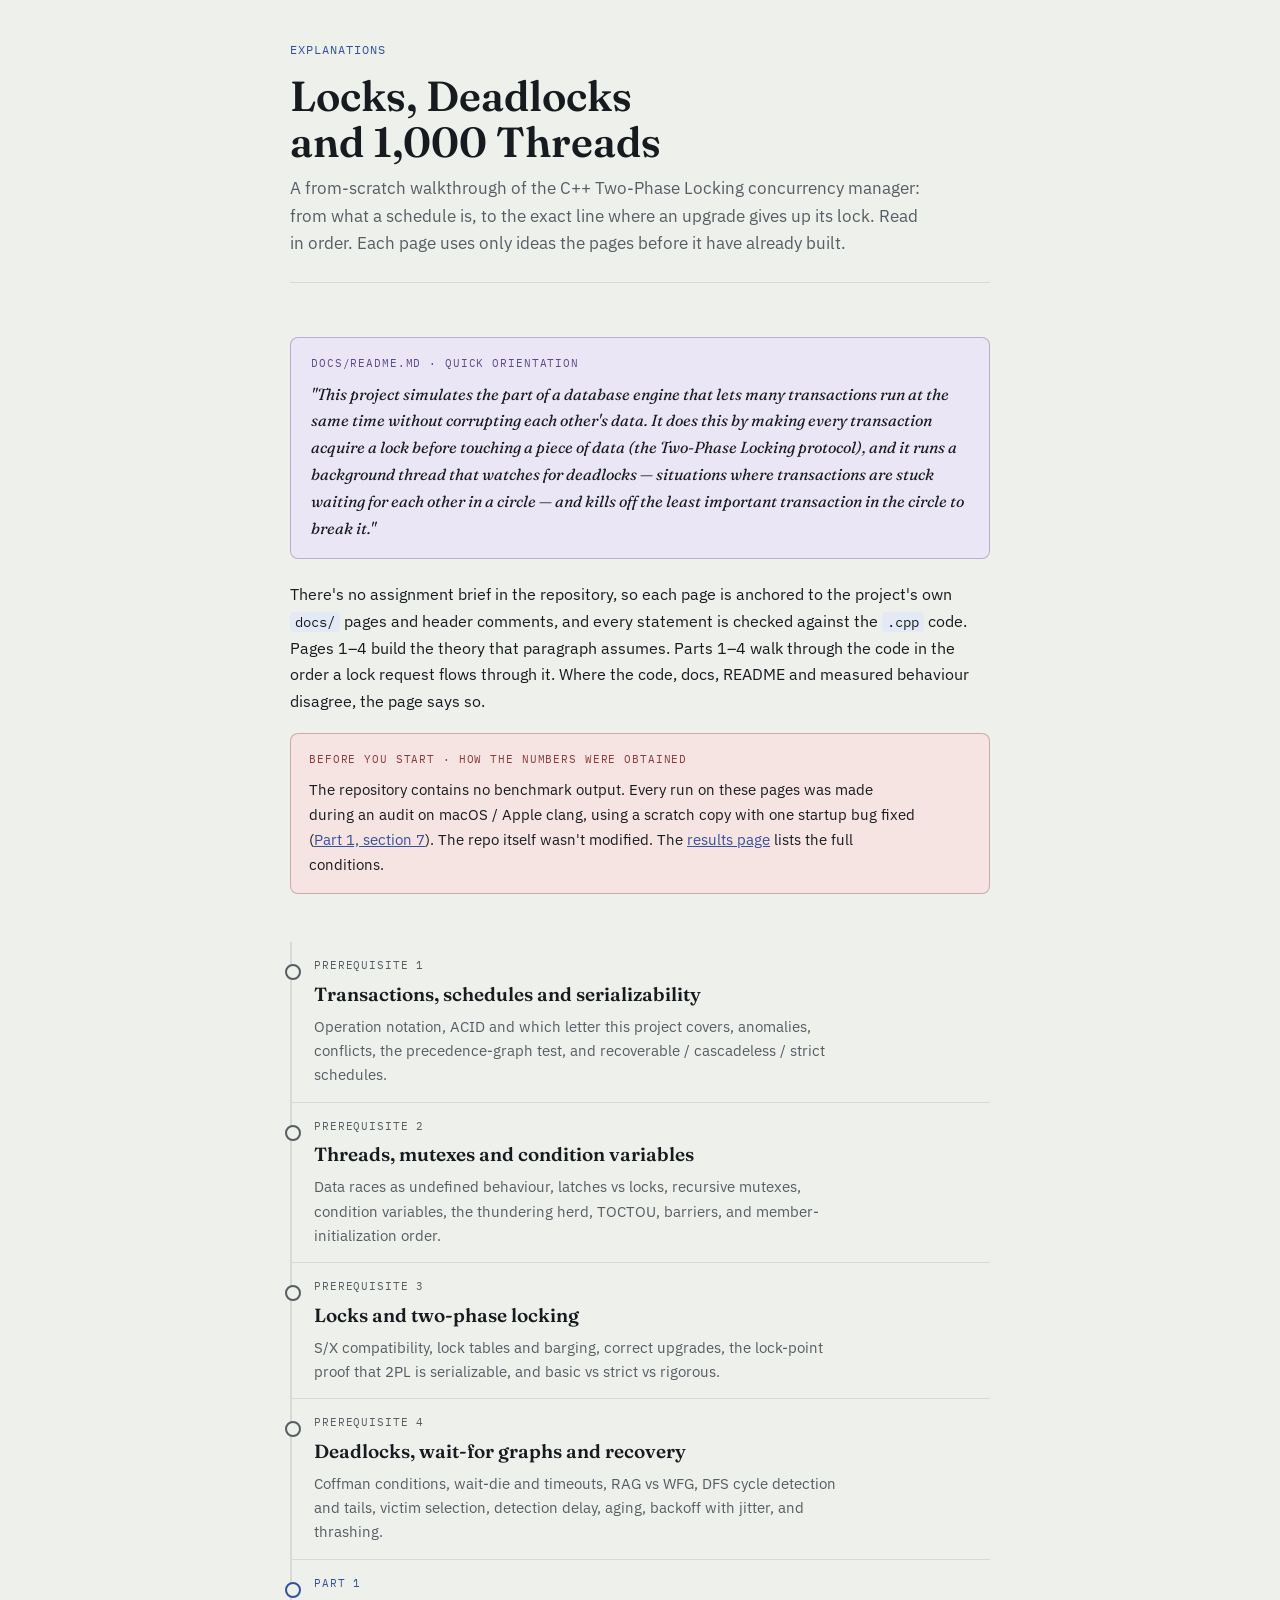
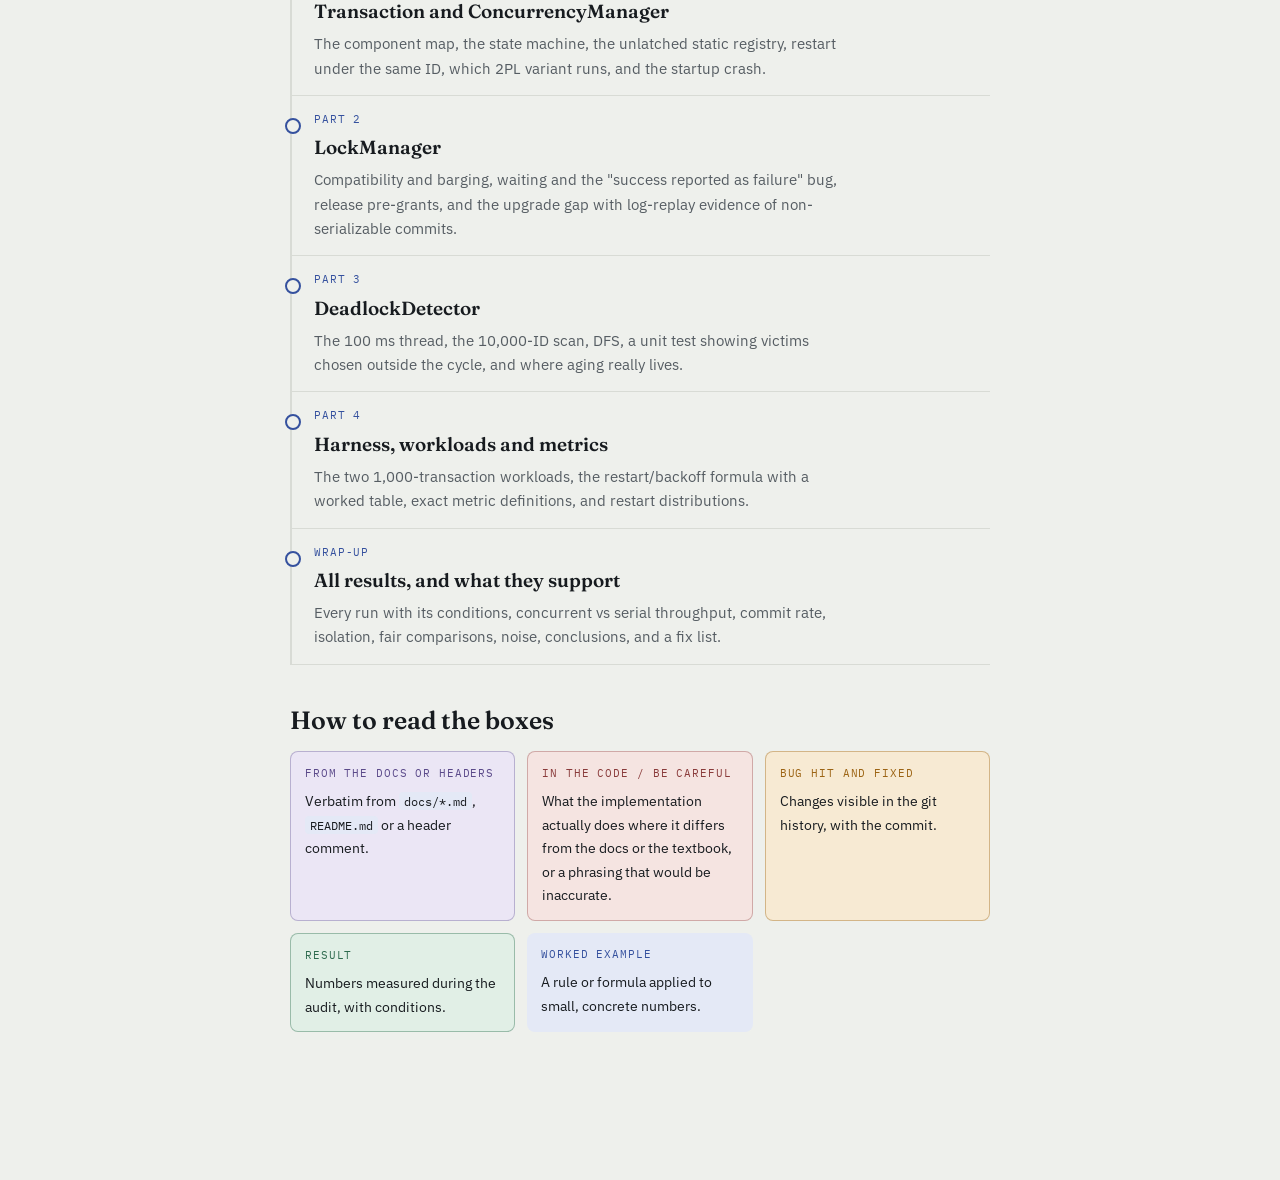
==== explanations/index.html @ 47e3a19e "added content" ====
<!doctype html>
<html lang="en">
<head>
<meta charset="UTF-8">
<title>Concurrency Manager · Explanations</title>
<meta name="viewport" content="width=device-width, initial-scale=1.0">
<link rel="stylesheet" href="https://fonts.googleapis.com/css2?family=Fraunces:ital,opsz,wght@0,9..144,400;0,9..144,600;1,9..144,500&family=IBM+Plex+Sans:ital,wght@0,400;0,600;1,400&family=IBM+Plex+Mono:wght@400;500&display=swap">
<link rel="stylesheet" href="style.css">
</head>
<body>
<div class="page">
  <header class="masthead">
    <div class="crumb"><span class="here">Explanations</span></div>
    <h1 class="title">Locks, Deadlocks and 1,000 Threads</h1>
    <p class="dek">A from-scratch walkthrough of the C++ Two-Phase Locking concurrency manager: from what a schedule is, to the exact line where an upgrade gives up its lock. Read in order. Each page uses only ideas the pages before it have already built.</p>
  </header>
  <main>
    <section>
      <div class="spec-quote">
        <span class="box-label">docs/README.md · quick orientation</span>
        <blockquote>"This project simulates the part of a database engine that lets many transactions run at the same time without corrupting each other's data. It does this by making every transaction acquire a lock before touching a piece of data (the Two-Phase Locking protocol), and it runs a background thread that watches for deadlocks — situations where transactions are stuck waiting for each other in a circle — and kills off the least important transaction in the circle to break it."</blockquote>
      </div>
      <p>There's no assignment brief in the repository, so each page is anchored to the project's own <code>docs/</code> pages and header comments, and every statement is checked against the <code>.cpp</code> code. Pages 1–4 build the theory that paragraph assumes. Parts 1–4 walk through the code in the order a lock request flows through it. Where the code, docs, README and measured behaviour disagree, the page says so.</p>
      <div class="callout impl">
        <span class="box-label">Before you start · how the numbers were obtained</span>
        <p>The repository contains no benchmark output. Every run on these pages was made during an audit on macOS / Apple clang, using a scratch copy with one startup bug fixed (<a href="05-part-transaction-and-manager.html#s7">Part 1, section 7</a>). The repo itself wasn't modified. The <a href="09-results-and-takeaways.html#s1">results page</a> lists the full conditions.</p>
      </div>
    </section>

    <ol class="toc">
      <li class="pre"><a href="01-transactions-and-serializability.html"><span class="num">Prerequisite 1</span><span class="name">Transactions, schedules and serializability</span></a><div class="desc">Operation notation, ACID and which letter this project covers, anomalies, conflicts, the precedence-graph test, and recoverable / cascadeless / strict schedules.</div></li>
      <li class="pre"><a href="02-threads-mutexes-condvars.html"><span class="num">Prerequisite 2</span><span class="name">Threads, mutexes and condition variables</span></a><div class="desc">Data races as undefined behaviour, latches vs locks, recursive mutexes, condition variables, the thundering herd, TOCTOU, barriers, and member-initialization order.</div></li>
      <li class="pre"><a href="03-locks-and-2pl.html"><span class="num">Prerequisite 3</span><span class="name">Locks and two-phase locking</span></a><div class="desc">S/X compatibility, lock tables and barging, correct upgrades, the lock-point proof that 2PL is serializable, and basic vs strict vs rigorous.</div></li>
      <li class="pre"><a href="04-deadlocks-and-wait-for-graphs.html"><span class="num">Prerequisite 4</span><span class="name">Deadlocks, wait-for graphs and recovery</span></a><div class="desc">Coffman conditions, wait-die and timeouts, RAG vs WFG, DFS cycle detection and tails, victim selection, detection delay, aging, backoff with jitter, and thrashing.</div></li>
      <li><a href="05-part-transaction-and-manager.html"><span class="num">Part 1</span><span class="name">Transaction and ConcurrencyManager</span></a><div class="desc">The component map, the state machine, the unlatched static registry, restart under the same ID, which 2PL variant runs, and the startup crash.</div></li>
      <li><a href="06-part-lock-manager.html"><span class="num">Part 2</span><span class="name">LockManager</span></a><div class="desc">Compatibility and barging, waiting and the "success reported as failure" bug, release pre-grants, and the upgrade gap with log-replay evidence of non-serializable commits.</div></li>
      <li><a href="07-part-deadlock-detector.html"><span class="num">Part 3</span><span class="name">DeadlockDetector</span></a><div class="desc">The 100 ms thread, the 10,000-ID scan, DFS, a unit test showing victims chosen outside the cycle, and where aging really lives.</div></li>
      <li><a href="08-part-harness-and-metrics.html"><span class="num">Part 4</span><span class="name">Harness, workloads and metrics</span></a><div class="desc">The two 1,000-transaction workloads, the restart/backoff formula with a worked table, exact metric definitions, and restart distributions.</div></li>
      <li><a href="09-results-and-takeaways.html"><span class="num">Wrap-up</span><span class="name">All results, and what they support</span></a><div class="desc">Every run with its conditions, concurrent vs serial throughput, commit rate, isolation, fair comparisons, noise, conclusions, and a fix list.</div></li>
    </ol>

    <section>
      <h2>How to read the boxes</h2>
      <div class="legend">
        <div class="spec-quote"><span class="box-label">From the docs or headers</span><p>Verbatim from <code>docs/*.md</code>, <code>README.md</code> or a header comment.</p></div>
        <div class="callout impl"><span class="box-label">In the code / Be careful</span><p>What the implementation actually does where it differs from the docs or the textbook, or a phrasing that would be inaccurate.</p></div>
        <div class="callout fix"><span class="box-label">Bug hit and fixed</span><p>Changes visible in the git history, with the commit.</p></div>
        <div class="callout result"><span class="box-label">Result</span><p>Numbers measured during the audit, with conditions.</p></div>
        <div class="worked"><span class="box-label">Worked example</span><p>A rule or formula applied to small, concrete numbers.</p></div>
      </div>
    </section>
  </main>
</div>
</body>
</html>
---- explanations/style.css ----
:root{
  --paper:#EEF0EC;
  --paper-raised:#FFFFFF;
  --ink:#171B1F;
  --ink-soft:#565D63;
  --rule:#D8DBD5;
  --accent:#35519E;
  --accent-soft:#E4E9F6;
  --warn:#9C6414;
  --warn-soft:#F7EAD3;
  --good:#2E6B4F;
  --good-soft:#E1EFE6;
  --spec:#5B4A8A;
  --spec-soft:#EBE6F5;
  --impl:#8A3B3B;
  --impl-soft:#F5E4E1;
}
@media (prefers-color-scheme: dark){
  :root:not([data-theme="light"]){
    --paper:#12151A; --paper-raised:#1B1F26; --ink:#E7E9E4; --ink-soft:#9AA0A6;
    --rule:#2A2F36; --accent:#8DA3EF; --accent-soft:#212841;
    --warn:#E0A83E; --warn-soft:#332708; --good:#79C79C; --good-soft:#152820;
    --spec:#B4A3E0; --spec-soft:#25203A; --impl:#E8908A; --impl-soft:#3A1E1C;
  }
}
:root[data-theme="dark"]{
  --paper:#12151A; --paper-raised:#1B1F26; --ink:#E7E9E4; --ink-soft:#9AA0A6;
  --rule:#2A2F36; --accent:#8DA3EF; --accent-soft:#212841;
  --warn:#E0A83E; --warn-soft:#332708; --good:#79C79C; --good-soft:#152820;
  --spec:#B4A3E0; --spec-soft:#25203A; --impl:#E8908A; --impl-soft:#3A1E1C;
}

*{box-sizing:border-box;}
html{background:var(--paper);}
body{
  background:var(--paper); color:var(--ink);
  font-family:'IBM Plex Sans', system-ui, -apple-system, 'Segoe UI', sans-serif;
  font-size:16px; line-height:1.68; -webkit-font-smoothing:antialiased; margin:0;
}
.page{ max-width:740px; margin:0 auto; padding:0 20px 100px; }

header.masthead{ padding:40px 0 24px; border-bottom:1px solid var(--rule); margin-bottom:8px; }
.crumb{
  font-family:'IBM Plex Mono', ui-monospace, Menlo, monospace; font-size:12px; letter-spacing:.08em; text-transform:uppercase;
  color:var(--ink-soft); margin-bottom:14px; display:flex; gap:8px; flex-wrap:wrap; align-items:center;
}
.crumb a{ color:var(--ink-soft); text-decoration:none; }
.crumb a:hover{ color:var(--accent); }
.crumb .sep{ color:var(--rule); }
.crumb .here{ color:var(--accent); }

.stage-tag{
  font-family:'IBM Plex Mono', ui-monospace, Menlo, monospace; font-size:12px; color:var(--accent);
  text-transform:uppercase; letter-spacing:.1em; margin-bottom:8px; display:block;
}
h1.title{
  font-family:'Fraunces', Georgia, 'Times New Roman', serif; font-weight:600; font-size:clamp(28px,5vw,42px);
  line-height:1.08; text-wrap:balance; margin:0 0 10px;
}
p.dek{ font-size:16.5px; color:var(--ink-soft); margin:0; max-width:64ch; }

main{ padding-top:28px; }
section{ margin-bottom:48px; }
h2{
  font-family:'Fraunces', Georgia, serif; font-weight:600; font-size:25px; line-height:1.2;
  margin:40px 0 12px; text-wrap:balance; scroll-margin-top:20px;
}
h3{
  font-family:'IBM Plex Sans', system-ui, sans-serif; font-weight:600; font-size:17px;
  margin:28px 0 8px; color:var(--ink);
}
section > h2:first-child{ margin-top:0; }
p, li{ max-width:68ch; }
p{ margin:0 0 16px; }
ul, ol{ margin:0 0 16px; padding-left:22px; }
li{ margin-bottom:6px; }
strong{ color:var(--ink); font-weight:600; }
em.term{ font-style:normal; font-weight:600; color:var(--accent); }
a{ color:var(--accent); }
code{ font-family:'IBM Plex Mono', ui-monospace, Menlo, monospace; font-size:0.88em; background:var(--accent-soft); padding:1px 5px; border-radius:4px; }

.box-label{
  font-family:'IBM Plex Mono', ui-monospace, Menlo, monospace; font-size:11px; text-transform:uppercase;
  letter-spacing:.08em; display:block; margin-bottom:8px;
}

.spec-quote{ background:var(--spec-soft); border:1px solid color-mix(in srgb, var(--spec) 35%, transparent); border-radius:8px; padding:16px 20px; margin:18px 0 22px; }
.spec-quote .box-label{ color:var(--spec); }
.spec-quote blockquote{ margin:0; font-family:'Fraunces', Georgia, serif; font-style:italic; font-size:16px; color:var(--ink); }

.recap{ background:var(--paper-raised); border:1px dashed var(--rule); border-radius:8px; padding:12px 16px; margin:0 0 24px; font-size:14px; color:var(--ink-soft); }
.recap .box-label{ display:inline; margin-right:8px; color:var(--ink-soft); }
.recap a{ color:var(--ink-soft); }

.eq{
  background:var(--paper-raised); border:1px solid var(--rule); border-left:3px solid var(--accent);
  border-radius:6px; padding:6px 20px 12px; margin:18px 0; overflow-x:auto;
}
.eq .note{ color:var(--ink-soft); font-size:14.5px; margin:6px 0 4px; }
.eq .note:last-child{ margin-bottom:4px; }
.katex{ font-size:1.07em; }
.katex-display{ overflow-x:auto; overflow-y:hidden; padding:4px 0; margin:10px 0; }

.worked{ background:var(--accent-soft); border-radius:8px; padding:16px 20px; margin:18px 0; overflow-x:auto; }
.worked .box-label{ color:var(--accent); }
.worked p:last-child{ margin-bottom:0; }

.callout{ border-radius:8px; padding:16px 18px; margin:18px 0; font-size:15px; }
.callout p:last-child, .callout ul:last-child{ margin-bottom:0; }
.callout.fix{ background:var(--warn-soft); border:1px solid color-mix(in srgb, var(--warn) 40%, transparent); }
.callout.fix .box-label{ color:var(--warn); }
.callout.result{ background:var(--good-soft); border:1px solid color-mix(in srgb, var(--good) 40%, transparent); }
.callout.result .box-label{ color:var(--good); }
.callout.impl{ background:var(--impl-soft); border:1px solid color-mix(in srgb, var(--impl) 35%, transparent); }
.callout.impl .box-label{ color:var(--impl); }

.figure{ background:var(--paper-raised); border:1px solid var(--rule); border-radius:10px; padding:20px; margin:20px 0 28px; overflow-x:auto; }
.figure svg{ display:block; margin:0 auto; max-width:100%; height:auto; }
.figure figcaption{ font-size:13px; color:var(--ink-soft); text-align:center; margin-top:12px; font-family:'IBM Plex Mono', ui-monospace, Menlo, monospace; }

.tbl-wrap{ overflow-x:auto; margin:16px 0 24px; }
table{ width:100%; border-collapse:collapse; font-size:14.5px; }
table caption{ text-align:left; font-family:'IBM Plex Mono', ui-monospace, Menlo, monospace; font-size:12px; color:var(--ink-soft); margin-bottom:8px; text-transform:uppercase; letter-spacing:.06em; }
th, td{ text-align:left; padding:9px 12px; border-bottom:1px solid var(--rule); font-variant-numeric:tabular-nums; vertical-align:top; }
th{ font-family:'IBM Plex Mono', ui-monospace, Menlo, monospace; font-size:12px; text-transform:uppercase; letter-spacing:.05em; color:var(--ink-soft); font-weight:500; }
tr.hi td{ background:var(--accent-soft); font-weight:600; }
td.num, th.num{ text-align:right; }

.example{ display:grid; gap:10px; background:var(--accent-soft); border-radius:8px; padding:16px 18px; margin:16px 0; font-size:14.5px; }
.example .row{ display:flex; gap:12px; align-items:baseline; }
.example .who{ font-family:'IBM Plex Mono', ui-monospace, Menlo, monospace; font-size:11.5px; text-transform:uppercase; color:var(--accent); min-width:80px; flex-shrink:0; }

.pager{ display:flex; justify-content:space-between; gap:16px; margin-top:56px; padding-top:24px; border-top:1px solid var(--rule); font-family:'IBM Plex Mono', ui-monospace, Menlo, monospace; font-size:13px; }
.pager a{ text-decoration:none; color:var(--ink); }
.pager a:hover{ color:var(--accent); }
.pager .lbl{ display:block; font-size:10.5px; color:var(--ink-soft); text-transform:uppercase; letter-spacing:.08em; margin-bottom:3px; }
.pager .next{ text-align:right; }
.pager .spacer{ flex:1; }

.offline-note{ display:none; background:var(--impl-soft); color:var(--ink); padding:10px 16px; font-size:14px; text-align:center; }
body.math-offline .offline-note{ display:block; }

a:focus-visible{ outline:2px solid var(--accent); outline-offset:2px; border-radius:2px; }

@media (max-width:520px){
  .pager{ flex-direction:column; }
  .pager .next{ text-align:left; }
  .example .row{ flex-direction:column; gap:2px; }
  .eq{ padding:6px 12px 12px; }
}

/* project additions: code blocks, TOC, legend, diagram text */
pre{ background:var(--paper-raised); border:1px solid var(--rule); border-left:3px solid var(--ink-soft); border-radius:6px; padding:12px 16px; margin:16px 0 20px; overflow-x:auto; font-size:13px; line-height:1.55; }
pre code{ background:none; padding:0; font-size:inherit; border-radius:0; }
.callout pre, .worked pre{ background:var(--paper-raised); }
.toc{ list-style:none; margin:0 0 40px; padding:0; border-left:2px solid var(--rule); }
.toc li{ position:relative; padding:14px 0 14px 22px; border-bottom:1px solid var(--rule); max-width:none; margin:0; }
.toc li::before{ content:''; position:absolute; left:-7px; top:22px; width:12px; height:12px; border-radius:50%; background:var(--paper); border:2px solid var(--accent); }
.toc li.pre::before{ border-color:var(--ink-soft); }
.toc a{ text-decoration:none; display:block; }
.toc a:hover .name{ color:var(--accent); }
.toc .num{ font-family:'IBM Plex Mono', ui-monospace, Menlo, monospace; font-size:11px; color:var(--accent); text-transform:uppercase; letter-spacing:.08em; display:block; margin-bottom:4px; }
.toc li.pre .num{ color:var(--ink-soft); }
.toc .name{ font-family:'Fraunces', Georgia, serif; font-size:19px; font-weight:600; color:var(--ink); }
.toc .desc{ font-size:14.5px; color:var(--ink-soft); margin-top:4px; max-width:60ch; }
.legend{ display:grid; grid-template-columns:repeat(auto-fit, minmax(210px, 1fr)); gap:12px; margin:16px 0 8px; }
.legend > div{ margin:0; font-size:14px; padding:12px 14px; }
.legend p{ margin:0; }
.figure svg text{ font-family:'IBM Plex Mono', ui-monospace, Menlo, monospace; }
.sched{ font-family:'IBM Plex Mono', ui-monospace, Menlo, monospace; font-size:13.5px; }
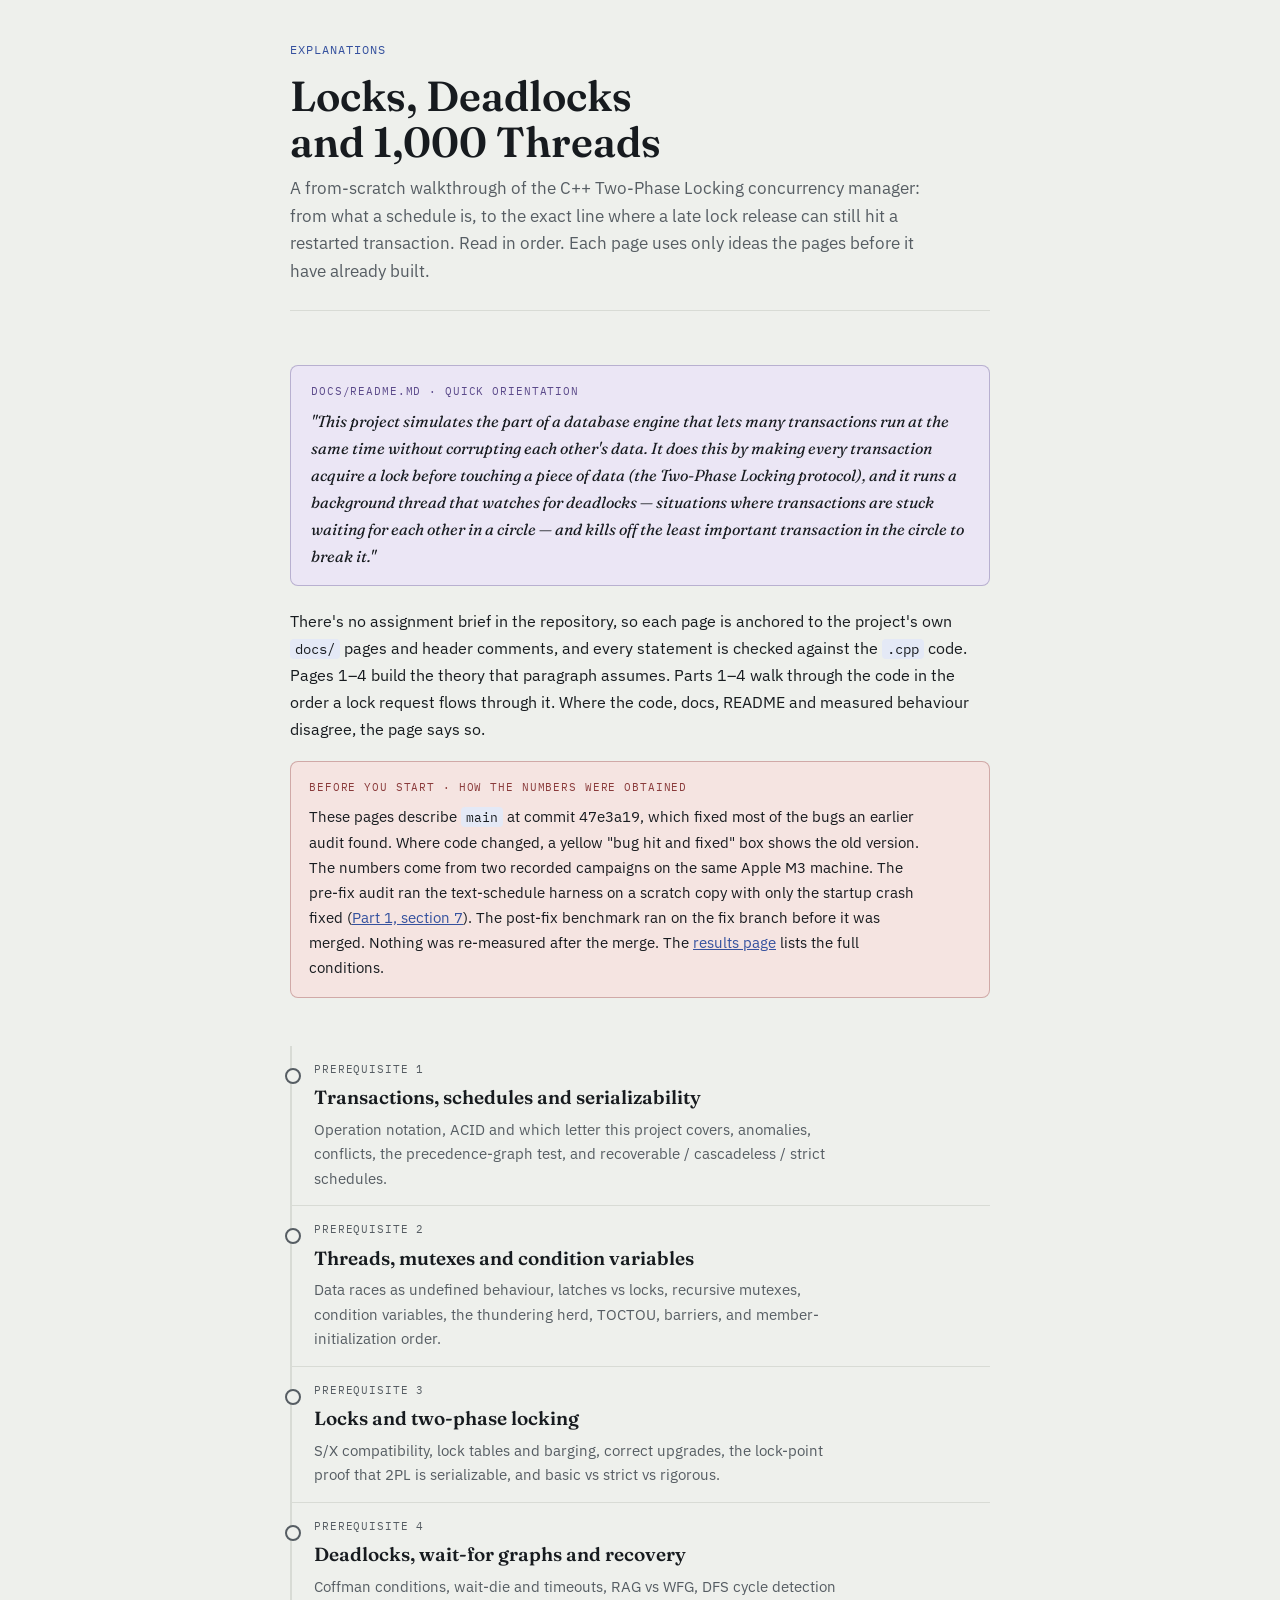
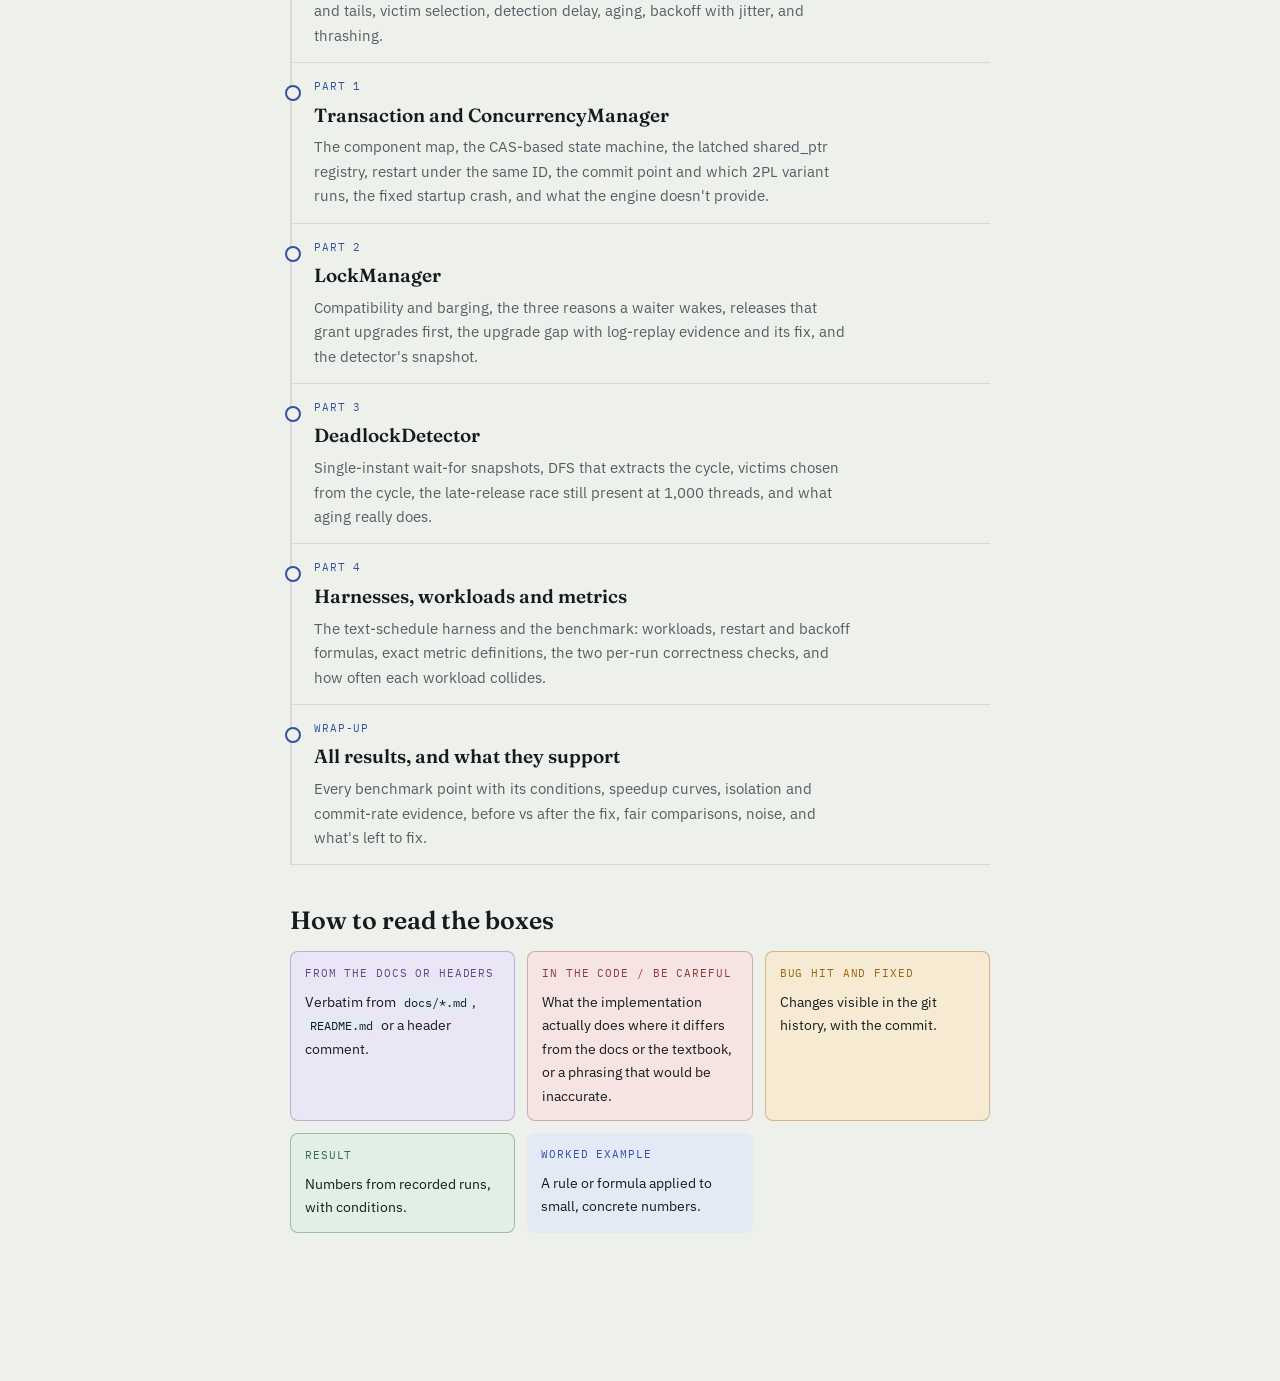
==== commit 24a74cfa: "added content" ====
--- a/explanations/index.html
+++ b/explanations/index.html
@@ -12,7 +12,7 @@
   <header class="masthead">
     <div class="crumb"><span class="here">Explanations</span></div>
     <h1 class="title">Locks, Deadlocks and 1,000 Threads</h1>
-    <p class="dek">A from-scratch walkthrough of the C++ Two-Phase Locking concurrency manager: from what a schedule is, to the exact line where an upgrade gives up its lock. Read in order. Each page uses only ideas the pages before it have already built.</p>
+    <p class="dek">A from-scratch walkthrough of the C++ Two-Phase Locking concurrency manager: from what a schedule is, to the exact line where a late lock release can still hit a restarted transaction. Read in order. Each page uses only ideas the pages before it have already built.</p>
   </header>
   <main>
     <section>
@@ -23,7 +23,7 @@
       <p>There's no assignment brief in the repository, so each page is anchored to the project's own <code>docs/</code> pages and header comments, and every statement is checked against the <code>.cpp</code> code. Pages 1–4 build the theory that paragraph assumes. Parts 1–4 walk through the code in the order a lock request flows through it. Where the code, docs, README and measured behaviour disagree, the page says so.</p>
       <div class="callout impl">
         <span class="box-label">Before you start · how the numbers were obtained</span>
-        <p>The repository contains no benchmark output. Every run on these pages was made during an audit on macOS / Apple clang, using a scratch copy with one startup bug fixed (<a href="05-part-transaction-and-manager.html#s7">Part 1, section 7</a>). The repo itself wasn't modified. The <a href="09-results-and-takeaways.html#s1">results page</a> lists the full conditions.</p>
+        <p>These pages describe <code>main</code> at commit 47e3a19, which fixed most of the bugs an earlier audit found. Where code changed, a yellow "bug hit and fixed" box shows the old version. The numbers come from two recorded campaigns on the same Apple M3 machine. The pre-fix audit ran the text-schedule harness on a scratch copy with only the startup crash fixed (<a href="05-part-transaction-and-manager.html#s7">Part 1, section 7</a>). The post-fix benchmark ran on the fix branch before it was merged. Nothing was re-measured after the merge. The <a href="09-results-and-takeaways.html#s1">results page</a> lists the full conditions.</p>
       </div>
     </section>
 
@@ -32,11 +32,11 @@
       <li class="pre"><a href="02-threads-mutexes-condvars.html"><span class="num">Prerequisite 2</span><span class="name">Threads, mutexes and condition variables</span></a><div class="desc">Data races as undefined behaviour, latches vs locks, recursive mutexes, condition variables, the thundering herd, TOCTOU, barriers, and member-initialization order.</div></li>
       <li class="pre"><a href="03-locks-and-2pl.html"><span class="num">Prerequisite 3</span><span class="name">Locks and two-phase locking</span></a><div class="desc">S/X compatibility, lock tables and barging, correct upgrades, the lock-point proof that 2PL is serializable, and basic vs strict vs rigorous.</div></li>
       <li class="pre"><a href="04-deadlocks-and-wait-for-graphs.html"><span class="num">Prerequisite 4</span><span class="name">Deadlocks, wait-for graphs and recovery</span></a><div class="desc">Coffman conditions, wait-die and timeouts, RAG vs WFG, DFS cycle detection and tails, victim selection, detection delay, aging, backoff with jitter, and thrashing.</div></li>
-      <li><a href="05-part-transaction-and-manager.html"><span class="num">Part 1</span><span class="name">Transaction and ConcurrencyManager</span></a><div class="desc">The component map, the state machine, the unlatched static registry, restart under the same ID, which 2PL variant runs, and the startup crash.</div></li>
-      <li><a href="06-part-lock-manager.html"><span class="num">Part 2</span><span class="name">LockManager</span></a><div class="desc">Compatibility and barging, waiting and the "success reported as failure" bug, release pre-grants, and the upgrade gap with log-replay evidence of non-serializable commits.</div></li>
-      <li><a href="07-part-deadlock-detector.html"><span class="num">Part 3</span><span class="name">DeadlockDetector</span></a><div class="desc">The 100 ms thread, the 10,000-ID scan, DFS, a unit test showing victims chosen outside the cycle, and where aging really lives.</div></li>
-      <li><a href="08-part-harness-and-metrics.html"><span class="num">Part 4</span><span class="name">Harness, workloads and metrics</span></a><div class="desc">The two 1,000-transaction workloads, the restart/backoff formula with a worked table, exact metric definitions, and restart distributions.</div></li>
-      <li><a href="09-results-and-takeaways.html"><span class="num">Wrap-up</span><span class="name">All results, and what they support</span></a><div class="desc">Every run with its conditions, concurrent vs serial throughput, commit rate, isolation, fair comparisons, noise, conclusions, and a fix list.</div></li>
+      <li><a href="05-part-transaction-and-manager.html"><span class="num">Part 1</span><span class="name">Transaction and ConcurrencyManager</span></a><div class="desc">The component map, the CAS-based state machine, the latched shared_ptr registry, restart under the same ID, the commit point and which 2PL variant runs, the fixed startup crash, and what the engine doesn't provide.</div></li>
+      <li><a href="06-part-lock-manager.html"><span class="num">Part 2</span><span class="name">LockManager</span></a><div class="desc">Compatibility and barging, the three reasons a waiter wakes, releases that grant upgrades first, the upgrade gap with log-replay evidence and its fix, and the detector's snapshot.</div></li>
+      <li><a href="07-part-deadlock-detector.html"><span class="num">Part 3</span><span class="name">DeadlockDetector</span></a><div class="desc">Single-instant wait-for snapshots, DFS that extracts the cycle, victims chosen from the cycle, the late-release race still present at 1,000 threads, and what aging really does.</div></li>
+      <li><a href="08-part-harness-and-metrics.html"><span class="num">Part 4</span><span class="name">Harnesses, workloads and metrics</span></a><div class="desc">The text-schedule harness and the benchmark: workloads, restart and backoff formulas, exact metric definitions, the two per-run correctness checks, and how often each workload collides.</div></li>
+      <li><a href="09-results-and-takeaways.html"><span class="num">Wrap-up</span><span class="name">All results, and what they support</span></a><div class="desc">Every benchmark point with its conditions, speedup curves, isolation and commit-rate evidence, before vs after the fix, fair comparisons, noise, and what's left to fix.</div></li>
     </ol>
 
     <section>
@@ -45,7 +45,7 @@
         <div class="spec-quote"><span class="box-label">From the docs or headers</span><p>Verbatim from <code>docs/*.md</code>, <code>README.md</code> or a header comment.</p></div>
         <div class="callout impl"><span class="box-label">In the code / Be careful</span><p>What the implementation actually does where it differs from the docs or the textbook, or a phrasing that would be inaccurate.</p></div>
         <div class="callout fix"><span class="box-label">Bug hit and fixed</span><p>Changes visible in the git history, with the commit.</p></div>
-        <div class="callout result"><span class="box-label">Result</span><p>Numbers measured during the audit, with conditions.</p></div>
+        <div class="callout result"><span class="box-label">Result</span><p>Numbers from recorded runs, with conditions.</p></div>
         <div class="worked"><span class="box-label">Worked example</span><p>A rule or formula applied to small, concrete numbers.</p></div>
       </div>
     </section>
